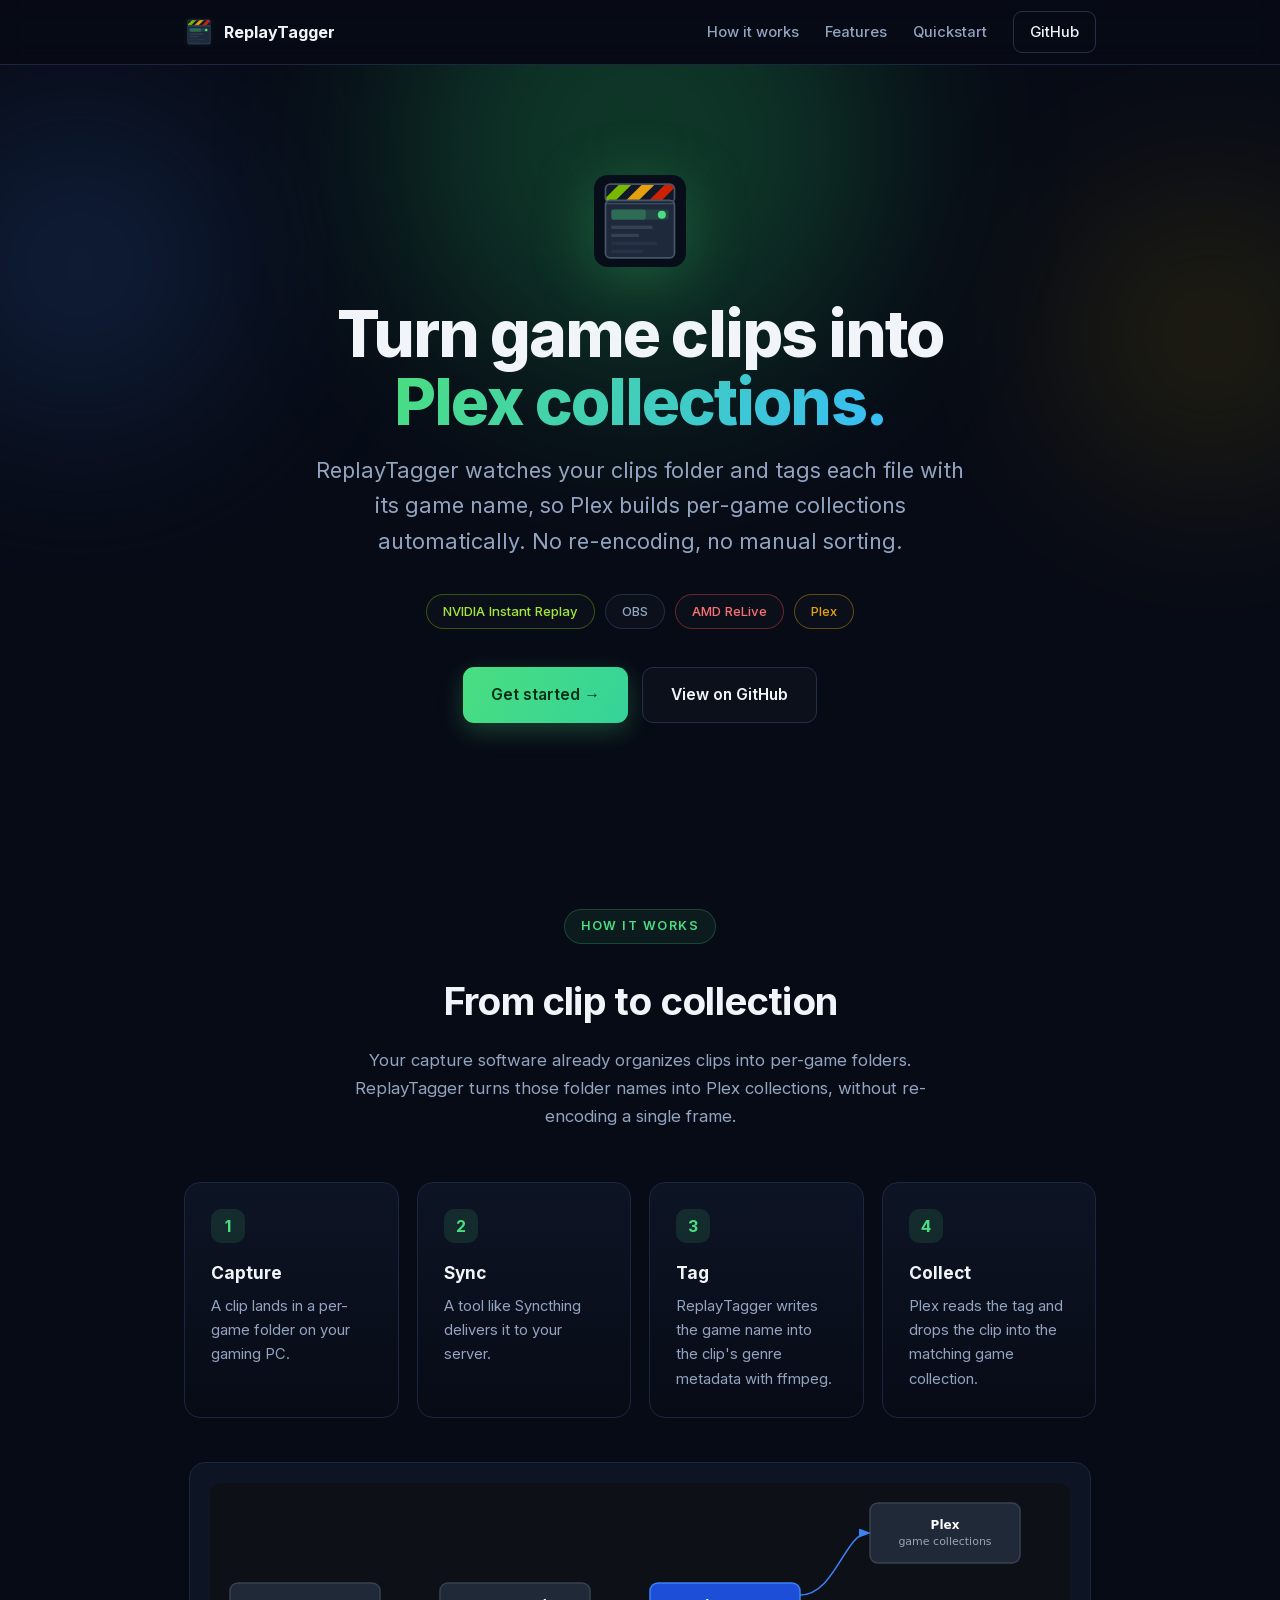
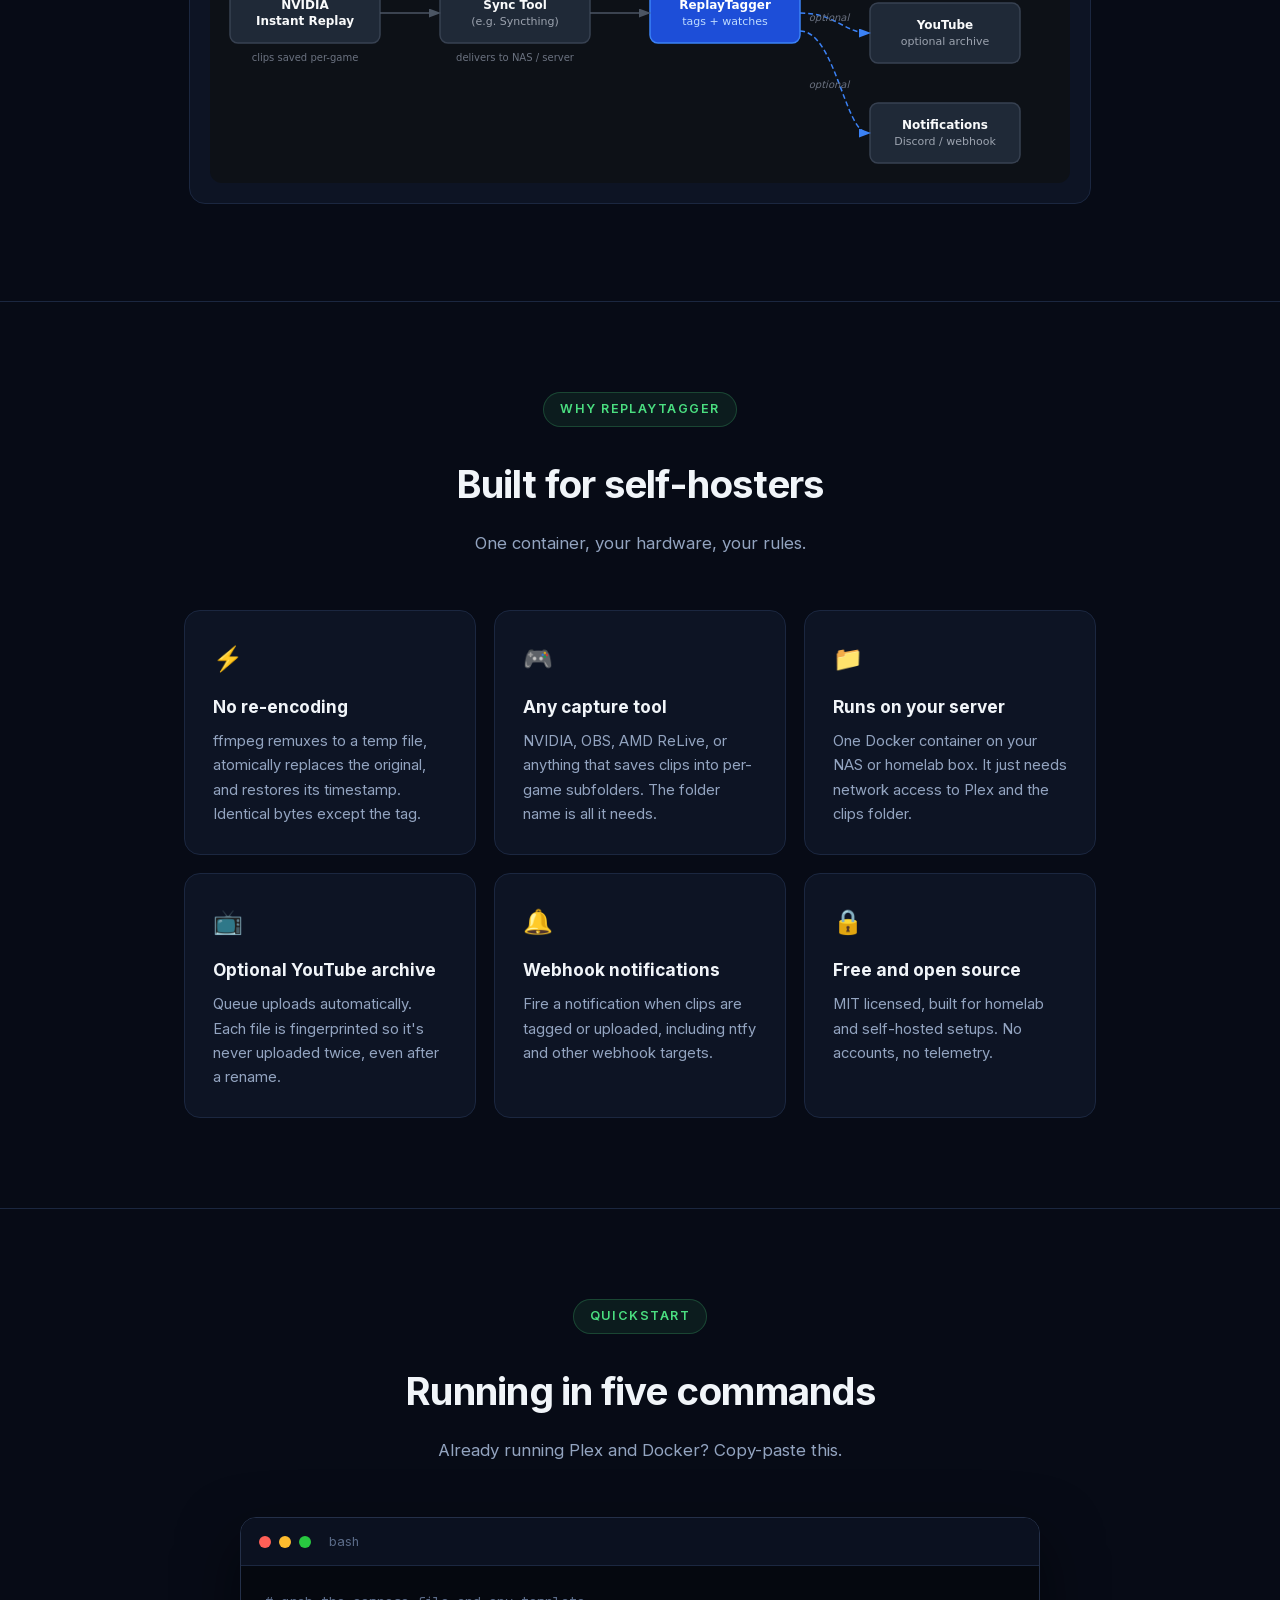
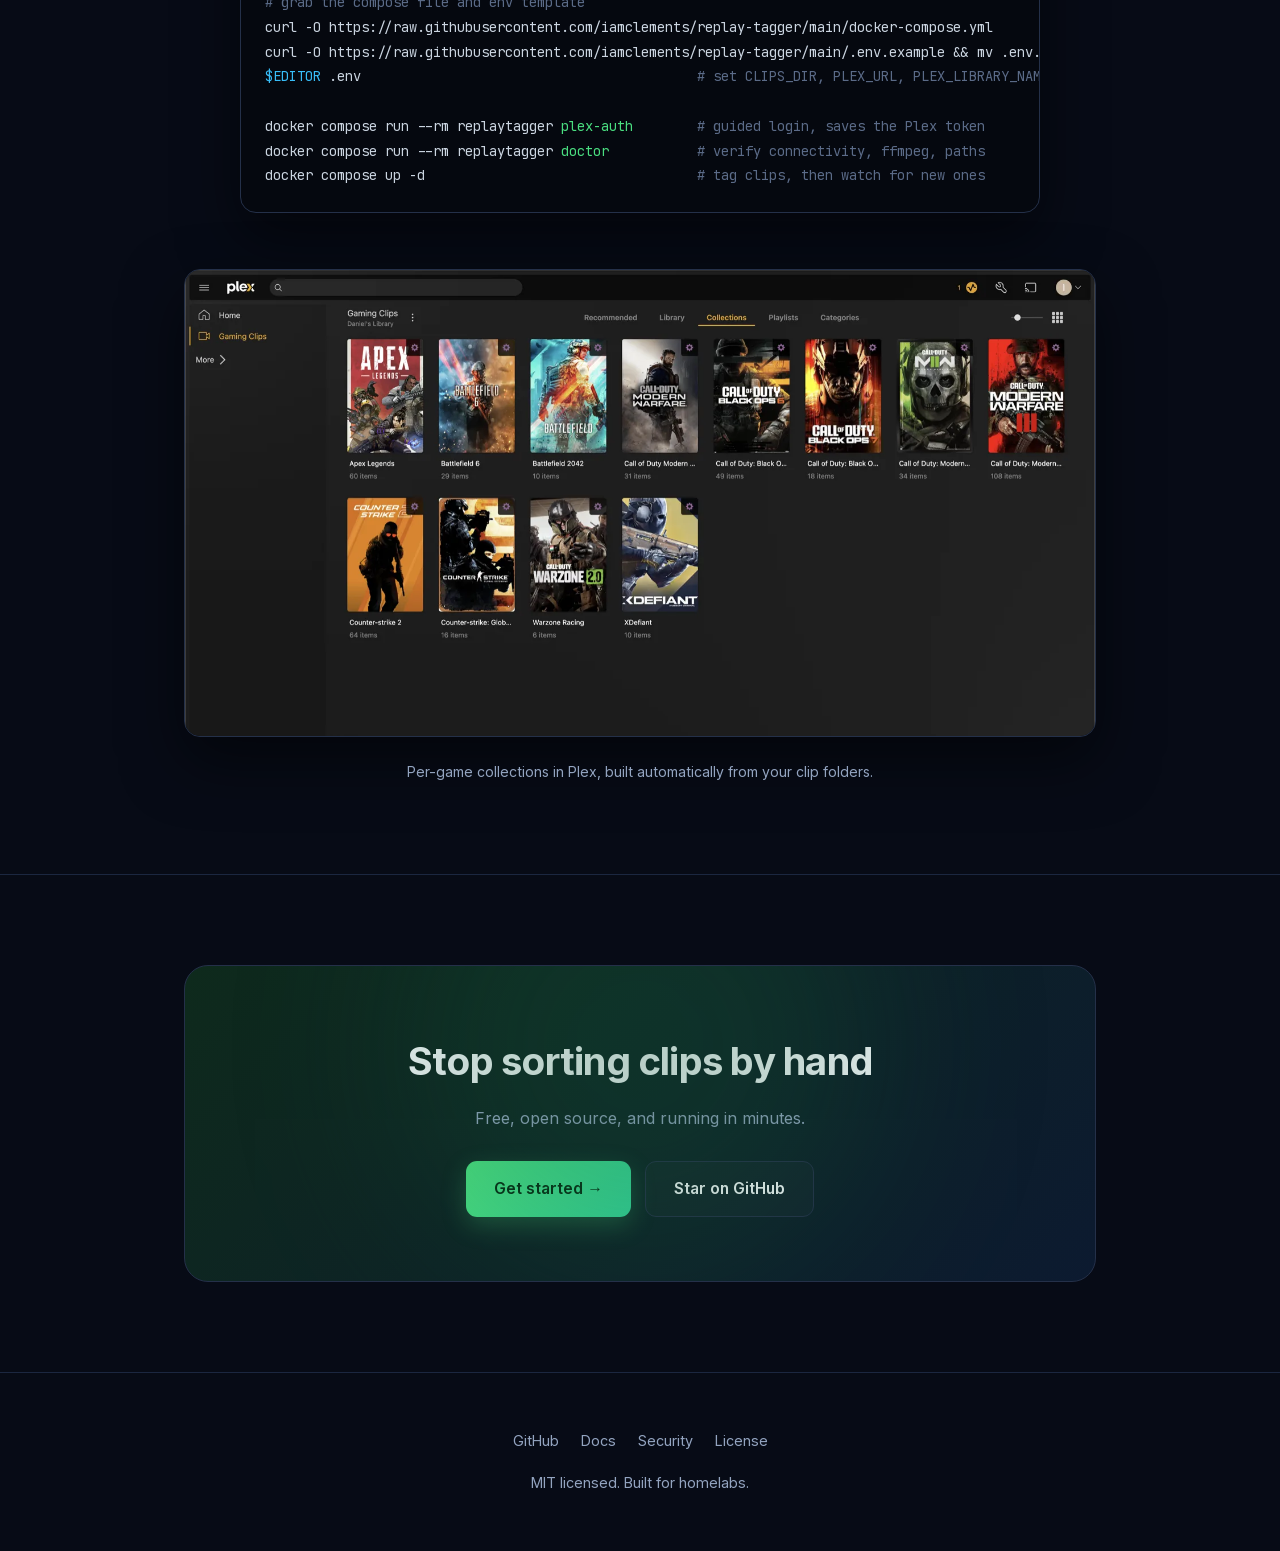
==== docs/index.html @ 895c4990 "feat: add replaytagger.com marketing landing page - Static GitHub Pages site served from docs/ (inde" ====
<!DOCTYPE html>
<html lang="en">
<head>
  <meta charset="utf-8">
  <meta name="viewport" content="width=device-width, initial-scale=1">
  <title>ReplayTagger - auto-tag your game clips for Plex</title>
  <meta name="description" content="ReplayTagger watches your game clips folder and tags each file with its game name so Plex builds per-game collections automatically. Works with NVIDIA, OBS, AMD ReLive, and more.">

  <meta property="og:title" content="ReplayTagger">
  <meta property="og:description" content="Auto-tag your game clips so Plex builds per-game collections automatically.">
  <meta property="og:type" content="website">
  <meta property="og:url" content="https://replaytagger.com">
  <meta property="og:image" content="https://replaytagger.com/images/og-image.png">
  <meta property="og:image:width" content="1200">
  <meta property="og:image:height" content="630">
  <meta name="twitter:card" content="summary_large_image">
  <meta name="twitter:image" content="https://replaytagger.com/images/og-image.png">

  <meta name="theme-color" content="#070b16">
  <link rel="canonical" href="https://replaytagger.com/">
  <link rel="icon" type="image/svg+xml" href="images/logo.svg">
  <link rel="stylesheet" href="fonts.css">

  <script type="application/ld+json">
  {
    "@context": "https://schema.org",
    "@type": "SoftwareApplication",
    "name": "ReplayTagger",
    "applicationCategory": "MultimediaApplication",
    "operatingSystem": "Docker, Linux",
    "description": "Watches your game clips folder and tags each file with its game name so Plex builds per-game collections automatically. Works with NVIDIA Instant Replay, OBS, AMD ReLive, or any capture tool that organizes clips into per-game folders.",
    "url": "https://replaytagger.com",
    "downloadUrl": "https://github.com/iamclements/replay-tagger",
    "license": "https://github.com/iamclements/replay-tagger/blob/main/LICENSE",
    "isAccessibleForFree": true,
    "offers": { "@type": "Offer", "price": "0", "priceCurrency": "USD" }
  }
  </script>
  <style>
    :root {
      --bg: #070b16;
      --bg-alt: #0d1424;
      --panel: #131c30;
      --border: #243049;
      --border-soft: #1b2740;
      --text: #f1f5f9;
      --muted: #93a4c0;
      --accent: #4ade80;
      --accent-2: #34d399;
      --nvidia: #76b900;
      --plex: #e5a00d;
      --amd: #ef4444;
    }
    * { box-sizing: border-box; margin: 0; padding: 0; }
    html { scroll-behavior: smooth; }
    body {
      font-family: "Inter", -apple-system, BlinkMacSystemFont, "Segoe UI", Roboto, sans-serif;
      background: var(--bg);
      color: var(--text);
      line-height: 1.65;
      -webkit-font-smoothing: antialiased;
      overflow-x: hidden;
    }
    a { color: var(--accent); text-decoration: none; }
    a:hover { text-decoration: underline; }
    code, pre { font-family: "JetBrains Mono", ui-monospace, SFMono-Regular, Menlo, monospace; }
    .wrap { max-width: 960px; margin: 0 auto; padding: 0 24px; }
    .eyebrow {
      display: inline-block;
      font-size: 0.78rem; font-weight: 600; letter-spacing: 0.12em; text-transform: uppercase;
      color: var(--accent);
      background: rgba(74, 222, 128, 0.08);
      border: 1px solid rgba(74, 222, 128, 0.22);
      border-radius: 999px;
      padding: 6px 16px;
      margin-bottom: 26px;
    }

    /* Nav */
    nav {
      position: sticky; top: 0; z-index: 50;
      backdrop-filter: blur(12px);
      background: rgba(7, 11, 22, 0.72);
      border-bottom: 1px solid var(--border-soft);
    }
    nav .wrap { display: flex; align-items: center; justify-content: space-between; height: 64px; }
    nav .brand { display: flex; align-items: center; gap: 10px; font-weight: 700; color: var(--text); }
    nav .brand img { width: 30px; height: 30px; }
    nav .links { display: flex; align-items: center; gap: 26px; }
    nav .links a { color: var(--muted); font-size: 0.92rem; font-weight: 500; }
    nav .links a:hover { color: var(--text); text-decoration: none; }
    nav .links .ghbtn {
      color: var(--text); border: 1px solid var(--border);
      padding: 8px 16px; border-radius: 9px;
    }
    nav .links .ghbtn:hover { border-color: var(--accent); }
    @media (max-width: 600px) { nav .links a:not(.ghbtn) { display: none; } }

    /* Hero */
    header {
      position: relative;
      text-align: center;
      padding: 110px 0 96px;
      overflow: hidden;
    }
    .glow {
      position: absolute; border-radius: 50%; filter: blur(90px); opacity: 0.5;
      z-index: 0; pointer-events: none;
    }
    .glow.a { width: 480px; height: 480px; background: #16623a; top: -160px; left: 50%; transform: translateX(-50%); }
    .glow.b { width: 320px; height: 320px; background: #1d3b6e; top: 40px; left: -80px; opacity: 0.4; }
    .glow.c { width: 300px; height: 300px; background: #5c4a07; top: 120px; right: -80px; opacity: 0.3; }
    header .wrap { position: relative; z-index: 1; }
    header img.logo {
      width: 92px; height: 92px;
      filter: drop-shadow(0 10px 30px rgba(74,222,128,0.25));
    }
    header h1 {
      font-size: clamp(2.4rem, 6.5vw, 4rem);
      font-weight: 800;
      letter-spacing: -0.03em;
      line-height: 1.05;
      margin: 26px 0 18px;
    }
    header h1 .grad {
      background: linear-gradient(120deg, var(--accent) 0%, #38bdf8 100%);
      -webkit-background-clip: text; background-clip: text;
      -webkit-text-fill-color: transparent;
    }
    header .tagline {
      font-size: clamp(1.08rem, 2.4vw, 1.35rem);
      color: var(--muted);
      max-width: 660px;
      margin: 0 auto 34px;
    }
    .badges { display: flex; gap: 10px; justify-content: center; flex-wrap: wrap; margin-bottom: 38px; }
    .badge {
      font-size: 0.82rem; font-weight: 500;
      color: var(--muted);
      border: 1px solid var(--border);
      background: rgba(255,255,255,0.02);
      border-radius: 999px;
      padding: 6px 16px;
    }
    .badge.nv { border-color: rgba(118,185,0,0.4); color: #a3e635; }
    .badge.px { border-color: rgba(229,160,13,0.4); color: var(--plex); }
    .badge.amd { border-color: rgba(239,68,68,0.4); color: #f87171; }
    .cta { display: flex; gap: 14px; justify-content: center; flex-wrap: wrap; }
    .btn {
      display: inline-flex; align-items: center; gap: 8px;
      font-weight: 600; font-size: 0.98rem;
      border-radius: 11px;
      padding: 14px 28px;
      transition: transform .12s ease, box-shadow .2s ease, background .2s ease, border-color .2s ease;
    }
    .btn:hover { text-decoration: none; transform: translateY(-2px); }
    .btn-primary {
      background: linear-gradient(120deg, var(--accent), var(--accent-2));
      color: #052e16;
      box-shadow: 0 8px 24px rgba(74,222,128,0.25);
    }
    .btn-primary:hover { box-shadow: 0 12px 32px rgba(74,222,128,0.38); }
    .btn-ghost { border: 1px solid var(--border); color: var(--text); background: rgba(255,255,255,0.02); }
    .btn-ghost:hover { border-color: var(--accent); }

    /* Sections */
    section { padding: 90px 0; position: relative; }
    section + section { border-top: 1px solid var(--border-soft); }
    .sec-head { text-align: center; margin-bottom: 52px; }
    section h2 {
      font-size: clamp(1.7rem, 4vw, 2.4rem);
      font-weight: 700;
      letter-spacing: -0.02em;
      margin-bottom: 14px;
    }
    section .lead { color: var(--muted); max-width: 620px; margin: 0 auto; font-size: 1.05rem; }

    /* Steps */
    .steps { display: grid; grid-template-columns: repeat(auto-fit, minmax(190px, 1fr)); gap: 18px; }
    .step {
      position: relative;
      background: linear-gradient(180deg, var(--bg-alt), var(--bg));
      border: 1px solid var(--border-soft);
      border-radius: 16px;
      padding: 26px;
      transition: transform .18s ease, border-color .18s ease;
    }
    .step:hover { transform: translateY(-4px); border-color: var(--border); }
    .step .num {
      display: inline-flex; align-items: center; justify-content: center;
      width: 34px; height: 34px; border-radius: 10px;
      background: rgba(74,222,128,0.12); color: var(--accent); font-weight: 700;
      margin-bottom: 16px;
    }
    .step h3 { font-size: 1.08rem; margin-bottom: 6px; }
    .step p { color: var(--muted); font-size: 0.92rem; }

    .diagram { text-align: center; margin-top: 44px; }
    .diagram img {
      max-width: 100%; height: auto; border-radius: 16px;
      border: 1px solid var(--border-soft);
      background: var(--bg-alt);
      padding: 20px;
    }

    /* Features */
    .features { display: grid; grid-template-columns: repeat(auto-fit, minmax(250px, 1fr)); gap: 18px; }
    .feature {
      position: relative;
      background: var(--bg-alt);
      border: 1px solid var(--border-soft);
      border-radius: 16px;
      padding: 28px;
      overflow: hidden;
      transition: transform .18s ease, border-color .18s ease;
    }
    .feature::before {
      content: ""; position: absolute; inset: 0 0 auto 0; height: 2px;
      background: linear-gradient(90deg, var(--accent), transparent);
      opacity: 0; transition: opacity .18s ease;
    }
    .feature:hover { transform: translateY(-4px); border-color: var(--border); }
    .feature:hover::before { opacity: 1; }
    .feature .ico { font-size: 1.5rem; margin-bottom: 14px; display: block; }
    .feature h3 { font-size: 1.08rem; margin-bottom: 8px; }
    .feature p { color: var(--muted); font-size: 0.92rem; }

    /* Quickstart */
    .terminal {
      background: #05080f;
      border: 1px solid var(--border);
      border-radius: 16px;
      overflow: hidden;
      box-shadow: 0 24px 60px rgba(0,0,0,0.5);
      max-width: 800px; margin: 0 auto;
    }
    .terminal .bar {
      display: flex; align-items: center; gap: 8px;
      padding: 13px 18px;
      background: #0b1120;
      border-bottom: 1px solid var(--border-soft);
    }
    .terminal .bar .dot { width: 12px; height: 12px; border-radius: 50%; }
    .terminal .bar .dot.r { background: #ff5f57; }
    .terminal .bar .dot.y { background: #febc2e; }
    .terminal .bar .dot.g { background: #28c840; }
    .terminal .bar .title { margin-left: 10px; color: #5b6b88; font-size: 0.8rem; }
    pre.code {
      padding: 24px;
      overflow-x: auto;
      font-size: 0.86rem;
      line-height: 1.8;
      color: #cbd5e1;
    }
    pre.code .c { color: #5b6b88; }
    pre.code .g { color: var(--accent); }
    pre.code .v { color: #38bdf8; }

    .shot { text-align: center; margin-top: 56px; }
    .shot img {
      max-width: 100%; height: auto; border-radius: 16px;
      border: 1px solid var(--border);
      box-shadow: 0 24px 60px rgba(0,0,0,0.5);
    }
    .shot figcaption { color: var(--muted); font-size: 0.88rem; margin-top: 16px; }

    /* CTA band */
    .cta-band { text-align: center; }
    .cta-band .box {
      position: relative;
      background: linear-gradient(135deg, #0e2a1c, #0c1a30);
      border: 1px solid var(--border);
      border-radius: 24px;
      padding: 64px 32px;
      overflow: hidden;
    }
    .cta-band h2 { margin-bottom: 12px; }
    .cta-band p { color: var(--muted); margin-bottom: 30px; }

    /* Footer */
    footer { padding: 56px 0; text-align: center; color: var(--muted); font-size: 0.9rem; border-top: 1px solid var(--border-soft); }
    footer .flinks { display: flex; gap: 22px; justify-content: center; margin-bottom: 18px; flex-wrap: wrap; }
    footer .flinks a { color: var(--muted); }
    footer .flinks a:hover { color: var(--text); text-decoration: none; }

    @media (prefers-reduced-motion: reduce) {
      html { scroll-behavior: auto; }
      * { transition: none !important; animation: none !important; }
      .btn:hover, .step:hover, .feature:hover { transform: none; }
    }
  </style>
</head>
<body>
  <nav>
    <div class="wrap">
      <a class="brand" href="#top">
        <img src="images/logo.svg" alt="">ReplayTagger
      </a>
      <div class="links">
        <a href="#how">How it works</a>
        <a href="#features">Features</a>
        <a href="#quickstart">Quickstart</a>
        <a class="ghbtn" href="https://github.com/iamclements/replay-tagger">GitHub</a>
      </div>
    </div>
  </nav>

  <header id="top">
    <div class="glow a"></div>
    <div class="glow b"></div>
    <div class="glow c"></div>
    <div class="wrap">
      <img class="logo" src="images/logo.svg" alt="ReplayTagger logo">
      <h1>Turn game clips into<br><span class="grad">Plex collections.</span></h1>
      <p class="tagline">ReplayTagger watches your clips folder and tags each file with its game name, so Plex builds per-game collections automatically. No re-encoding, no manual sorting.</p>
      <div class="badges">
        <span class="badge nv">NVIDIA Instant Replay</span>
        <span class="badge">OBS</span>
        <span class="badge amd">AMD ReLive</span>
        <span class="badge px">Plex</span>
      </div>
      <div class="cta">
        <a class="btn btn-primary" href="#quickstart">Get started &rarr;</a>
        <a class="btn btn-ghost" href="https://github.com/iamclements/replay-tagger">View on GitHub</a>
      </div>
    </div>
  </header>

  <section id="how">
    <div class="wrap">
      <div class="sec-head">
        <span class="eyebrow">How it works</span>
        <h2>From clip to collection</h2>
        <p class="lead">Your capture software already organizes clips into per-game folders. ReplayTagger turns those folder names into Plex collections, without re-encoding a single frame.</p>
      </div>
      <div class="steps">
        <div class="step">
          <span class="num">1</span>
          <h3>Capture</h3>
          <p>A clip lands in a per-game folder on your gaming PC.</p>
        </div>
        <div class="step">
          <span class="num">2</span>
          <h3>Sync</h3>
          <p>A tool like Syncthing delivers it to your server.</p>
        </div>
        <div class="step">
          <span class="num">3</span>
          <h3>Tag</h3>
          <p>ReplayTagger writes the game name into the clip's genre metadata with ffmpeg.</p>
        </div>
        <div class="step">
          <span class="num">4</span>
          <h3>Collect</h3>
          <p>Plex reads the tag and drops the clip into the matching game collection.</p>
        </div>
      </div>
      <div class="diagram">
        <img src="images/flow-diagram.svg" alt="ReplayTagger flow diagram">
      </div>
    </div>
  </section>

  <section id="features">
    <div class="wrap">
      <div class="sec-head">
        <span class="eyebrow">Why ReplayTagger</span>
        <h2>Built for self-hosters</h2>
        <p class="lead">One container, your hardware, your rules.</p>
      </div>
      <div class="features">
        <div class="feature">
          <span class="ico">&#9889;</span>
          <h3>No re-encoding</h3>
          <p>ffmpeg remuxes to a temp file, atomically replaces the original, and restores its timestamp. Identical bytes except the tag.</p>
        </div>
        <div class="feature">
          <span class="ico">&#127918;</span>
          <h3>Any capture tool</h3>
          <p>NVIDIA, OBS, AMD ReLive, or anything that saves clips into per-game subfolders. The folder name is all it needs.</p>
        </div>
        <div class="feature">
          <span class="ico">&#128193;</span>
          <h3>Runs on your server</h3>
          <p>One Docker container on your NAS or homelab box. It just needs network access to Plex and the clips folder.</p>
        </div>
        <div class="feature">
          <span class="ico">&#128250;</span>
          <h3>Optional YouTube archive</h3>
          <p>Queue uploads automatically. Each file is fingerprinted so it's never uploaded twice, even after a rename.</p>
        </div>
        <div class="feature">
          <span class="ico">&#128276;</span>
          <h3>Webhook notifications</h3>
          <p>Fire a notification when clips are tagged or uploaded, including ntfy and other webhook targets.</p>
        </div>
        <div class="feature">
          <span class="ico">&#128274;</span>
          <h3>Free and open source</h3>
          <p>MIT licensed, built for homelab and self-hosted setups. No accounts, no telemetry.</p>
        </div>
      </div>
    </div>
  </section>

  <section id="quickstart">
    <div class="wrap">
      <div class="sec-head">
        <span class="eyebrow">Quickstart</span>
        <h2>Running in five commands</h2>
        <p class="lead">Already running Plex and Docker? Copy-paste this.</p>
      </div>
      <div class="terminal">
        <div class="bar">
          <span class="dot r"></span><span class="dot y"></span><span class="dot g"></span>
          <span class="title">bash</span>
        </div>
<pre class="code"><span class="c"># grab the compose file and env template</span>
curl -O https://raw.githubusercontent.com/iamclements/replay-tagger/main/docker-compose.yml
curl -O https://raw.githubusercontent.com/iamclements/replay-tagger/main/.env.example &amp;&amp; mv .env.example .env
<span class="v">$EDITOR</span> .env                                          <span class="c"># set CLIPS_DIR, PLEX_URL, PLEX_LIBRARY_NAME</span>

docker compose run --rm replaytagger <span class="g">plex-auth</span>        <span class="c"># guided login, saves the Plex token</span>
docker compose run --rm replaytagger <span class="g">doctor</span>           <span class="c"># verify connectivity, ffmpeg, paths</span>
docker compose up -d                                  <span class="c"># tag clips, then watch for new ones</span></pre>
      </div>
      <figure class="shot">
        <picture>
          <source srcset="images/plex-collections.webp" type="image/webp">
          <img src="images/plex-collections.png" alt="Plex showing per-game collections built by ReplayTagger" loading="lazy" width="1600" height="819">
        </picture>
        <figcaption>Per-game collections in Plex, built automatically from your clip folders.</figcaption>
      </figure>
    </div>
  </section>

  <section class="cta-band">
    <div class="wrap">
      <div class="box">
        <div class="glow a" style="opacity:.25;"></div>
        <h2>Stop sorting clips by hand</h2>
        <p>Free, open source, and running in minutes.</p>
        <div class="cta">
          <a class="btn btn-primary" href="https://github.com/iamclements/replay-tagger#quickstart">Get started &rarr;</a>
          <a class="btn btn-ghost" href="https://github.com/iamclements/replay-tagger">Star on GitHub</a>
        </div>
      </div>
    </div>
  </section>

  <footer>
    <div class="wrap">
      <div class="flinks">
        <a href="https://github.com/iamclements/replay-tagger">GitHub</a>
        <a href="https://github.com/iamclements/replay-tagger#setup">Docs</a>
        <a href="https://github.com/iamclements/replay-tagger/security/policy">Security</a>
        <a href="https://github.com/iamclements/replay-tagger/blob/main/LICENSE">License</a>
      </div>
      <p>MIT licensed. Built for homelabs.</p>
    </div>
  </footer>
</body>
</html>
---- docs/fonts.css ----
/* Self-hosted variable fonts, latin subset. No external requests. */
@font-face {
  font-family: 'Inter';
  font-style: normal;
  font-weight: 100 900;
  font-display: swap;
  src: url(fonts/inter.woff2) format('woff2');
  unicode-range: U+0000-00FF, U+0131, U+0152-0153, U+02BB-02BC, U+02C6, U+02DA, U+02DC, U+0304, U+0308, U+0329, U+2000-206F, U+20AC, U+2122, U+2191, U+2193, U+2212, U+2215, U+FEFF, U+FFFD;
}
@font-face {
  font-family: 'JetBrains Mono';
  font-style: normal;
  font-weight: 100 800;
  font-display: swap;
  src: url(fonts/jetbrains-mono.woff2) format('woff2');
  unicode-range: U+0000-00FF, U+0131, U+0152-0153, U+02BB-02BC, U+02C6, U+02DA, U+02DC, U+0304, U+0308, U+0329, U+2000-206F, U+20AC, U+2122, U+2191, U+2193, U+2212, U+2215, U+FEFF, U+FFFD;
}
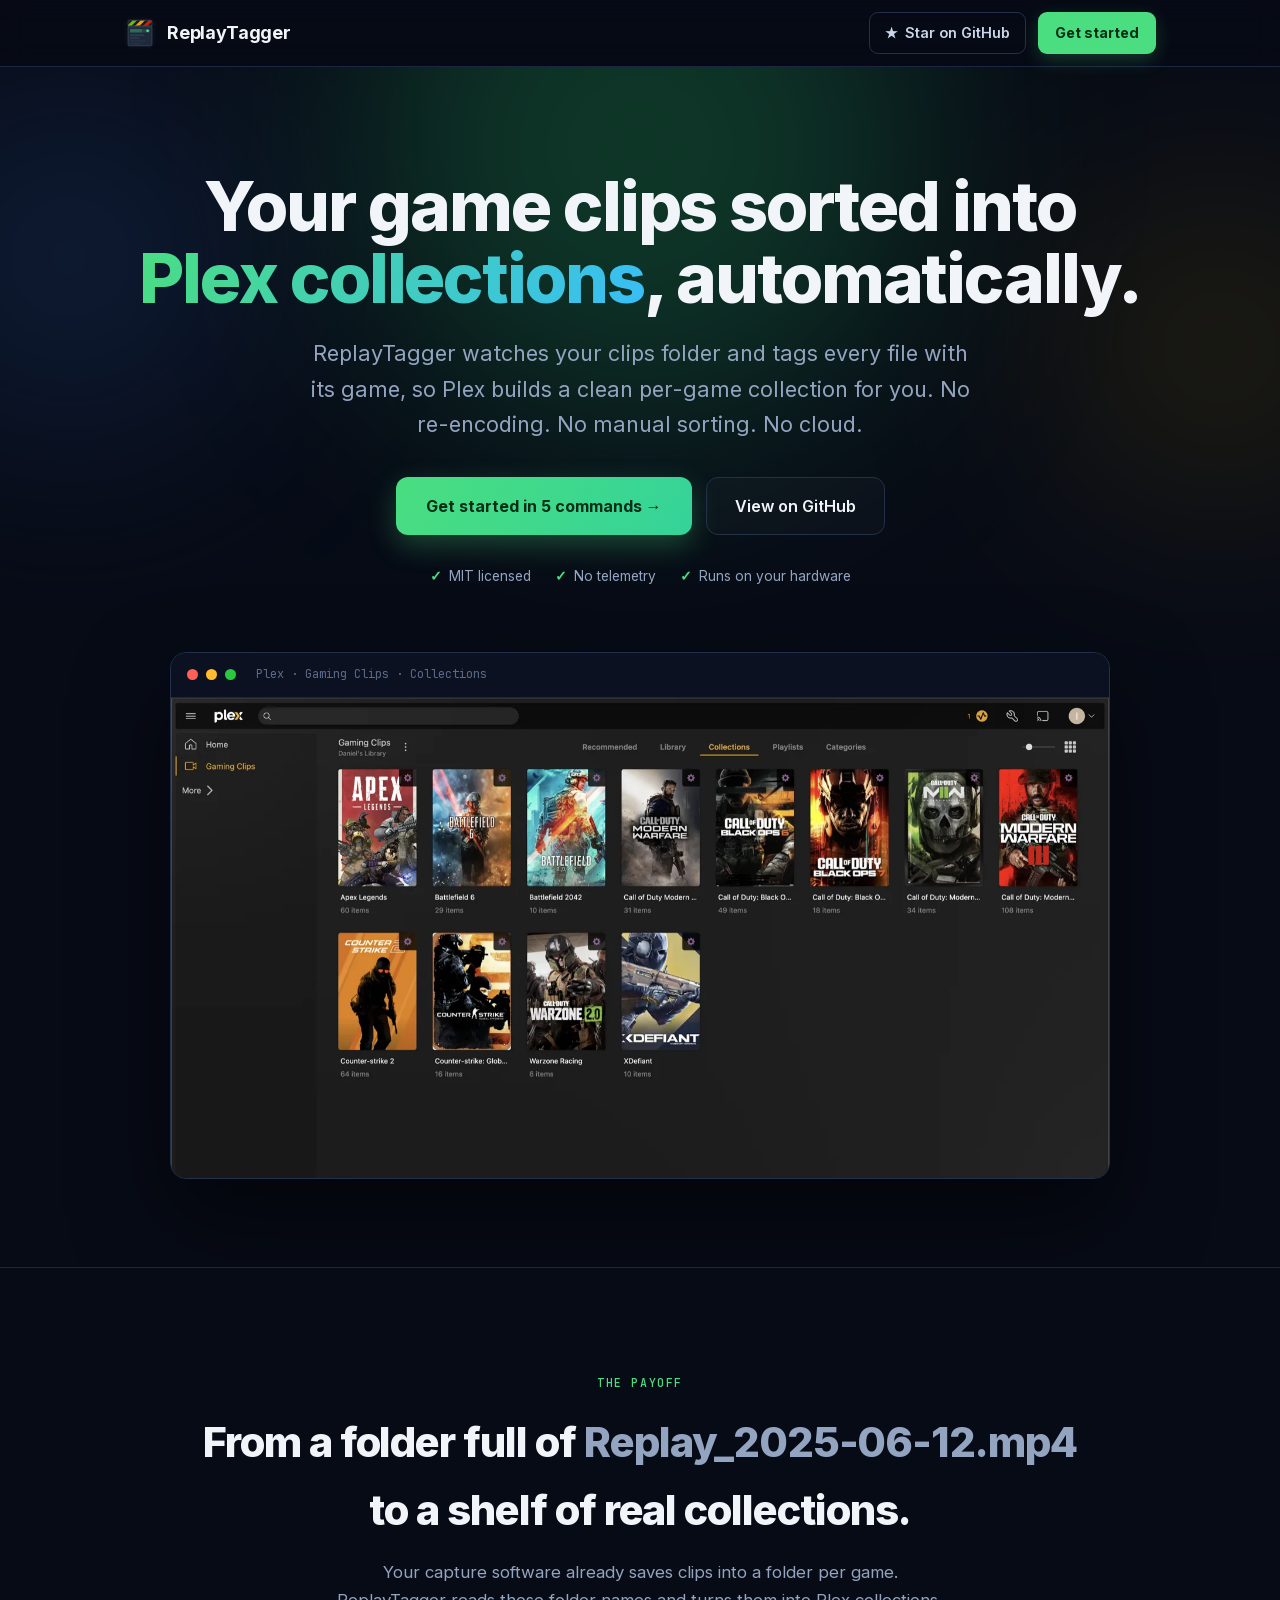
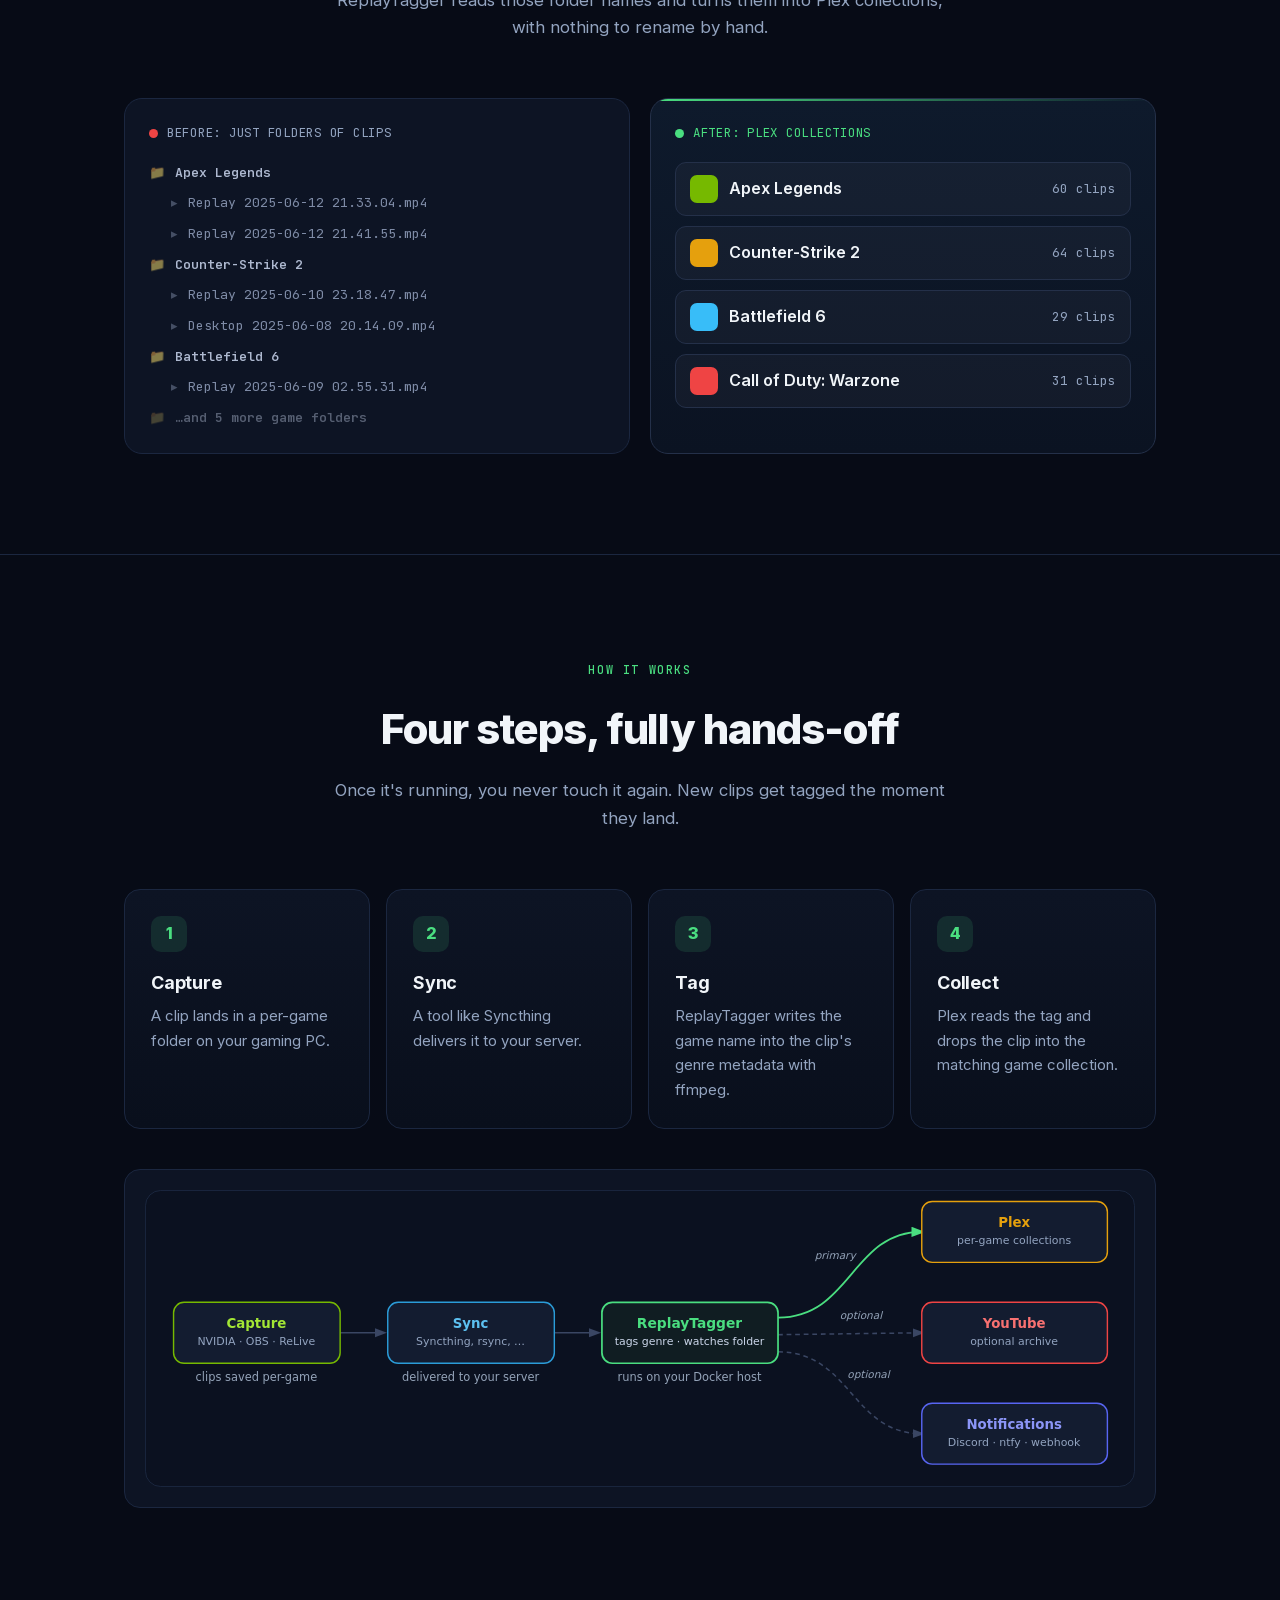
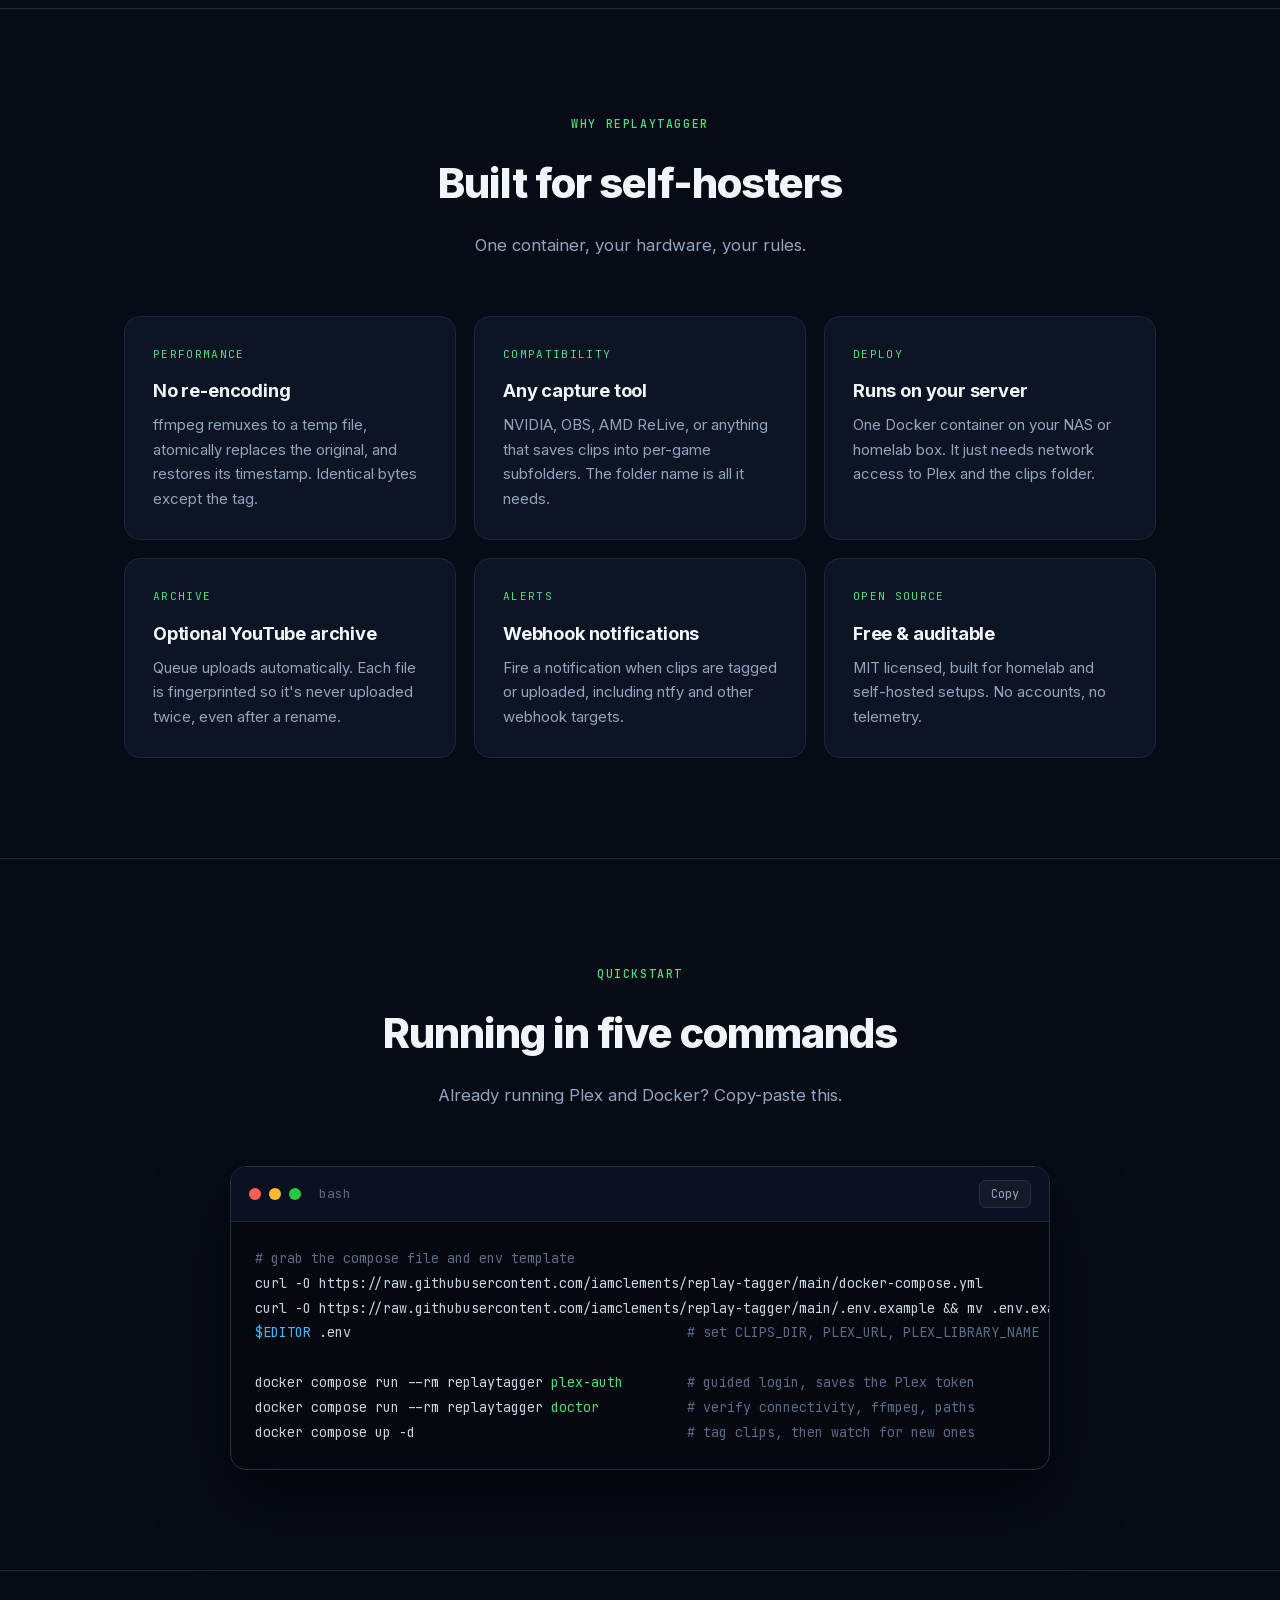
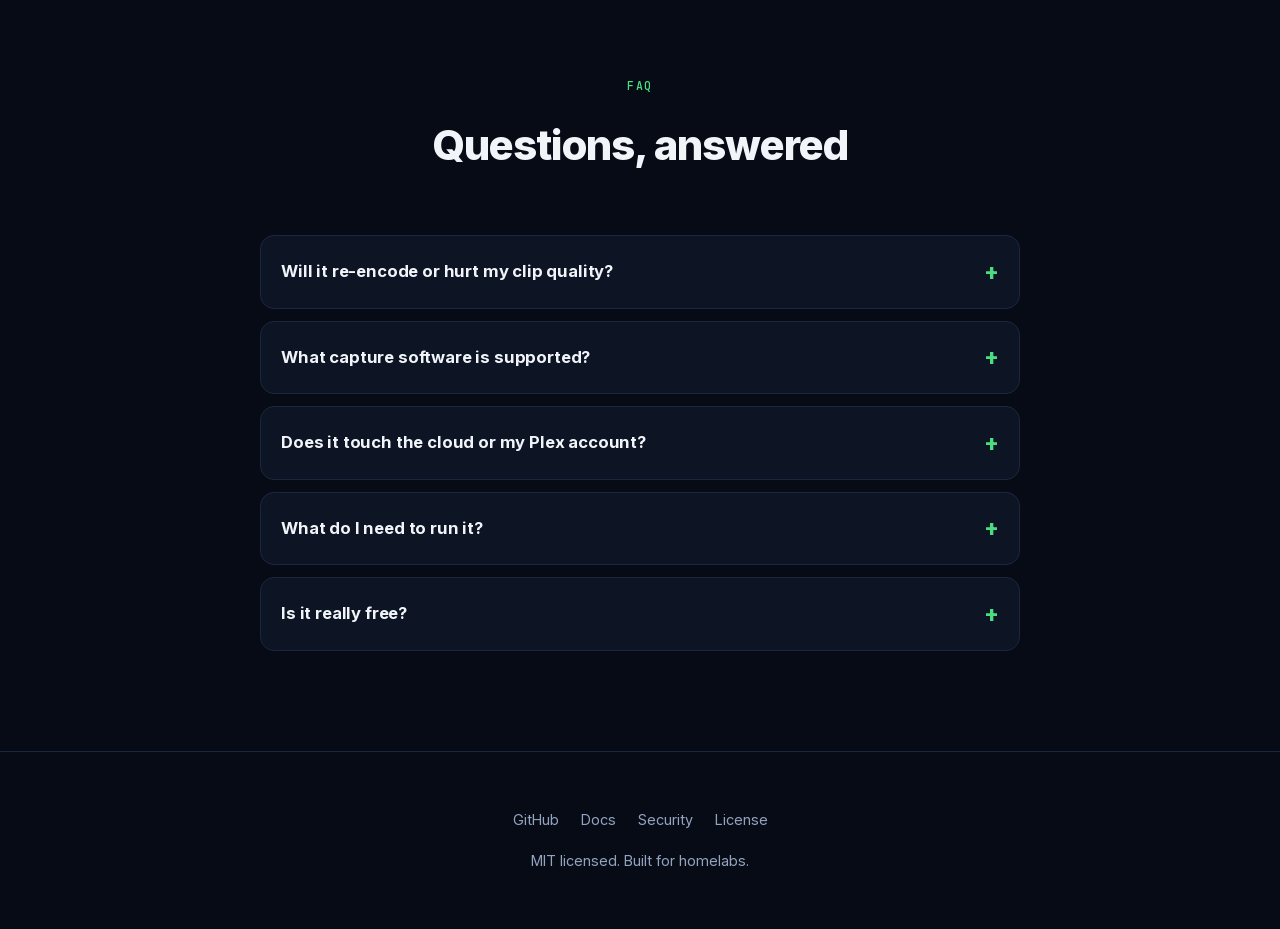
==== commit 468ee7a0: "docs: redesign landing page for clarity and conversion - new outcome-led hero with the Plex screensh" ====
--- a/docs/index.html
+++ b/docs/index.html
@@ -45,11 +45,10 @@
       --border-soft: #1b2740;
       --text: #f1f5f9;
       --muted: #93a4c0;
+      --dim: #5b6b88;
       --accent: #4ade80;
       --accent-2: #34d399;
-      --nvidia: #76b900;
       --plex: #e5a00d;
-      --amd: #ef4444;
     }
     * { box-sizing: border-box; margin: 0; padding: 0; }
     html { scroll-behavior: smooth; }
@@ -59,223 +58,152 @@
       color: var(--text);
       line-height: 1.65;
       -webkit-font-smoothing: antialiased;
+      text-rendering: optimizeLegibility;
       overflow-x: hidden;
     }
     a { color: var(--accent); text-decoration: none; }
     a:hover { text-decoration: underline; }
-    code, pre { font-family: "JetBrains Mono", ui-monospace, SFMono-Regular, Menlo, monospace; }
-    .wrap { max-width: 960px; margin: 0 auto; padding: 0 24px; }
-    .eyebrow {
+    code, pre, .mono { font-family: "JetBrains Mono", ui-monospace, SFMono-Regular, Menlo, monospace; }
+    ::selection { background: rgba(74,222,128,0.28); color: #fff; }
+    h1, h2, h3 { font-weight: 800; letter-spacing: -0.03em; }
+    .wrap { max-width: 1080px; margin: 0 auto; padding: 0 24px; }
+    .kicker {
       display: inline-block;
-      font-size: 0.78rem; font-weight: 600; letter-spacing: 0.12em; text-transform: uppercase;
-      color: var(--accent);
-      background: rgba(74, 222, 128, 0.08);
-      border: 1px solid rgba(74, 222, 128, 0.22);
-      border-radius: 999px;
-      padding: 6px 16px;
-      margin-bottom: 26px;
+      font-family: "JetBrains Mono", monospace;
+      font-size: 0.72rem; font-weight: 500; letter-spacing: 0.14em; text-transform: uppercase;
+      color: var(--accent); margin-bottom: 16px;
     }
 
     /* Nav */
     nav {
       position: sticky; top: 0; z-index: 50;
-      backdrop-filter: blur(12px);
+      backdrop-filter: blur(14px);
       background: rgba(7, 11, 22, 0.72);
       border-bottom: 1px solid var(--border-soft);
     }
-    nav .wrap { display: flex; align-items: center; justify-content: space-between; height: 64px; }
-    nav .brand { display: flex; align-items: center; gap: 10px; font-weight: 700; color: var(--text); }
-    nav .brand img { width: 30px; height: 30px; }
-    nav .links { display: flex; align-items: center; gap: 26px; }
-    nav .links a { color: var(--muted); font-size: 0.92rem; font-weight: 500; }
-    nav .links a:hover { color: var(--text); text-decoration: none; }
-    nav .links .ghbtn {
-      color: var(--text); border: 1px solid var(--border);
-      padding: 8px 16px; border-radius: 9px;
-    }
-    nav .links .ghbtn:hover { border-color: var(--accent); }
-    @media (max-width: 600px) { nav .links a:not(.ghbtn) { display: none; } }
+    nav .wrap { display: flex; align-items: center; justify-content: space-between; gap: 16px; height: 66px; }
+    nav .brand { display: flex; align-items: center; gap: 11px; font-weight: 700; font-size: 1.12rem; letter-spacing: -0.01em; color: var(--text); }
+    nav .brand img { width: 32px; height: 32px; border-radius: 8px; }
+    nav .actions { display: flex; align-items: center; gap: 12px; flex-wrap: wrap; }
+    .nav-ghost {
+      display: inline-flex; align-items: center; gap: 7px;
+      color: #cbd6ea; font-size: 0.9rem; font-weight: 600;
+      border: 1px solid var(--border); padding: 8px 15px; border-radius: 9px;
+      transition: border-color .2s ease, color .2s ease;
+    }
+    .nav-ghost:hover { border-color: var(--accent); color: #fff; text-decoration: none; }
+    .nav-cta {
+      display: inline-flex; align-items: center; gap: 7px;
+      font-size: 0.9rem; font-weight: 700; color: #052e16;
+      background: var(--accent); padding: 9px 17px; border-radius: 9px;
+      box-shadow: 0 6px 18px rgba(74,222,128,0.22);
+      transition: transform .14s ease, box-shadow .2s ease;
+    }
+    .nav-cta:hover { transform: translateY(-1px); box-shadow: 0 10px 26px rgba(74,222,128,0.34); text-decoration: none; }
 
     /* Hero */
-    header {
-      position: relative;
-      text-align: center;
-      padding: 110px 0 96px;
-      overflow: hidden;
-    }
-    .glow {
-      position: absolute; border-radius: 50%; filter: blur(90px); opacity: 0.5;
-      z-index: 0; pointer-events: none;
-    }
-    .glow.a { width: 480px; height: 480px; background: #16623a; top: -160px; left: 50%; transform: translateX(-50%); }
-    .glow.b { width: 320px; height: 320px; background: #1d3b6e; top: 40px; left: -80px; opacity: 0.4; }
-    .glow.c { width: 300px; height: 300px; background: #5c4a07; top: 120px; right: -80px; opacity: 0.3; }
+    header { position: relative; overflow: hidden; padding: clamp(64px, 9vw, 104px) 0 clamp(56px, 7vw, 88px); text-align: center; }
+    .glow { position: absolute; border-radius: 50%; filter: blur(110px); z-index: 0; pointer-events: none; }
+    .glow.a { width: 560px; height: 560px; background: #16623a; top: -200px; left: 50%; transform: translateX(-50%); opacity: .5; animation: pulse 7s ease-in-out infinite; }
+    .glow.b { width: 340px; height: 340px; background: #1d3b6e; top: 20px; left: -100px; opacity: .4; }
+    .glow.c { width: 320px; height: 320px; background: #5c4a07; top: 120px; right: -100px; opacity: .3; }
+    @keyframes pulse { 0%,100% { opacity: .45; } 50% { opacity: .72; } }
     header .wrap { position: relative; z-index: 1; }
-    header img.logo {
-      width: 92px; height: 92px;
-      filter: drop-shadow(0 10px 30px rgba(74,222,128,0.25));
-    }
     header h1 {
-      font-size: clamp(2.4rem, 6.5vw, 4rem);
-      font-weight: 800;
-      letter-spacing: -0.03em;
-      line-height: 1.05;
-      margin: 26px 0 18px;
+      font-size: clamp(2.5rem, 6.4vw, 4.3rem); line-height: 1.04;
+      margin-bottom: 22px; text-wrap: balance;
     }
     header h1 .grad {
       background: linear-gradient(120deg, var(--accent) 0%, #38bdf8 100%);
-      -webkit-background-clip: text; background-clip: text;
-      -webkit-text-fill-color: transparent;
-    }
-    header .tagline {
-      font-size: clamp(1.08rem, 2.4vw, 1.35rem);
-      color: var(--muted);
-      max-width: 660px;
-      margin: 0 auto 34px;
-    }
-    .badges { display: flex; gap: 10px; justify-content: center; flex-wrap: wrap; margin-bottom: 38px; }
-    .badge {
-      font-size: 0.82rem; font-weight: 500;
-      color: var(--muted);
-      border: 1px solid var(--border);
-      background: rgba(255,255,255,0.02);
-      border-radius: 999px;
-      padding: 6px 16px;
-    }
-    .badge.nv { border-color: rgba(118,185,0,0.4); color: #a3e635; }
-    .badge.px { border-color: rgba(229,160,13,0.4); color: var(--plex); }
-    .badge.amd { border-color: rgba(239,68,68,0.4); color: #f87171; }
+      -webkit-background-clip: text; background-clip: text; -webkit-text-fill-color: transparent;
+    }
+    .tagline { font-size: clamp(1.08rem, 2.2vw, 1.35rem); color: var(--muted); max-width: 660px; margin: 0 auto 34px; text-wrap: pretty; }
     .cta { display: flex; gap: 14px; justify-content: center; flex-wrap: wrap; }
-    .btn {
-      display: inline-flex; align-items: center; gap: 8px;
-      font-weight: 600; font-size: 0.98rem;
-      border-radius: 11px;
-      padding: 14px 28px;
-      transition: transform .12s ease, box-shadow .2s ease, background .2s ease, border-color .2s ease;
-    }
+    .btn { display: inline-flex; align-items: center; gap: 9px; font-weight: 600; font-size: 1rem; border-radius: 12px; padding: 15px 28px; transition: transform .14s ease, box-shadow .2s ease, border-color .2s ease; }
     .btn:hover { text-decoration: none; transform: translateY(-2px); }
-    .btn-primary {
-      background: linear-gradient(120deg, var(--accent), var(--accent-2));
-      color: #052e16;
-      box-shadow: 0 8px 24px rgba(74,222,128,0.25);
-    }
-    .btn-primary:hover { box-shadow: 0 12px 32px rgba(74,222,128,0.38); }
-    .btn-ghost { border: 1px solid var(--border); color: var(--text); background: rgba(255,255,255,0.02); }
+    .btn-primary { font-weight: 700; padding: 15px 30px; color: #052e16; background: linear-gradient(120deg, var(--accent), var(--accent-2)); box-shadow: 0 10px 28px rgba(74,222,128,0.28); }
+    .btn-primary:hover { box-shadow: 0 14px 36px rgba(74,222,128,0.4); }
+    .btn-ghost { color: var(--text); border: 1px solid var(--border); background: rgba(255,255,255,0.02); }
     .btn-ghost:hover { border-color: var(--accent); }
+    .trust { display: flex; gap: 10px 24px; justify-content: center; flex-wrap: wrap; color: var(--muted); font-size: 0.86rem; margin-top: 30px; }
+    .trust span { display: inline-flex; align-items: center; gap: 7px; }
+    .trust b { color: var(--accent); }
+    .hero-shot {
+      margin: clamp(44px, 6vw, 64px) auto 0; max-width: 940px;
+      border-radius: 16px; overflow: hidden; border: 1px solid var(--border);
+      background: #0b1120; box-shadow: 0 40px 90px rgba(0,0,0,0.55);
+    }
+    .winbar { display: flex; align-items: center; gap: 8px; padding: 12px 16px; background: #0b1120; border-bottom: 1px solid var(--border-soft); }
+    .winbar .dot { width: 11px; height: 11px; border-radius: 50%; }
+    .winbar .title { margin-left: 12px; font-size: 0.74rem; color: var(--dim); }
+    .hero-shot img { display: block; width: 100%; height: auto; }
 
     /* Sections */
-    section { padding: 90px 0; position: relative; }
-    section + section { border-top: 1px solid var(--border-soft); }
-    .sec-head { text-align: center; margin-bottom: 52px; }
-    section h2 {
-      font-size: clamp(1.7rem, 4vw, 2.4rem);
-      font-weight: 700;
-      letter-spacing: -0.02em;
-      margin-bottom: 14px;
-    }
+    section { padding: clamp(64px, 9vw, 100px) 0; }
+    section + section, .after-hero { border-top: 1px solid var(--border-soft); }
+    .sec-head { text-align: center; margin-bottom: clamp(40px, 6vw, 56px); }
+    section h2 { font-size: clamp(1.8rem, 4vw, 2.6rem); letter-spacing: -0.025em; margin-bottom: 14px; text-wrap: balance; }
     section .lead { color: var(--muted); max-width: 620px; margin: 0 auto; font-size: 1.05rem; }
 
+    /* Before / After */
+    .ba-grid { display: grid; grid-template-columns: repeat(auto-fit, minmax(300px, 1fr)); gap: 20px; }
+    .card { background: var(--bg-alt); border: 1px solid var(--border-soft); border-radius: 18px; padding: 24px; }
+    .card-label { display: flex; align-items: center; gap: 9px; margin-bottom: 18px; font-family: "JetBrains Mono", monospace; font-size: 0.78rem; letter-spacing: 0.06em; text-transform: uppercase; color: var(--muted); }
+    .card-label .d { width: 9px; height: 9px; border-radius: 50%; }
+    .filelist { font-family: "JetBrains Mono", monospace; font-size: 0.82rem; color: #7e8ba6; display: flex; flex-direction: column; gap: 9px; }
+    .filelist div { display: flex; gap: 10px; align-items: center; }
+    .filelist .arr { opacity: .5; }
+    .filelist .fldr { color: #aeb9d0; font-weight: 600; }
+    .filelist .clip { padding-left: 22px; }
+    .after { background: linear-gradient(180deg, #0e1a2c, #0b1322); border-color: var(--border); position: relative; overflow: hidden; }
+    .after::before { content: ""; position: absolute; inset: 0 0 auto 0; height: 2px; background: linear-gradient(90deg, var(--accent), transparent); }
+    .coll { display: flex; flex-direction: column; gap: 10px; }
+    .coll-row { display: flex; align-items: center; justify-content: space-between; gap: 12px; background: rgba(255,255,255,0.03); border: 1px solid var(--border); border-radius: 11px; padding: 12px 14px; }
+    .coll-row .name { display: flex; align-items: center; gap: 11px; font-weight: 600; }
+    .coll-row .poster { width: 28px; height: 28px; border-radius: 7px; }
+    .coll-row .count { font-family: "JetBrains Mono", monospace; font-size: 0.8rem; color: var(--muted); }
+
     /* Steps */
-    .steps { display: grid; grid-template-columns: repeat(auto-fit, minmax(190px, 1fr)); gap: 18px; }
-    .step {
-      position: relative;
-      background: linear-gradient(180deg, var(--bg-alt), var(--bg));
-      border: 1px solid var(--border-soft);
-      border-radius: 16px;
-      padding: 26px;
-      transition: transform .18s ease, border-color .18s ease;
-    }
-    .step:hover { transform: translateY(-4px); border-color: var(--border); }
-    .step .num {
-      display: inline-flex; align-items: center; justify-content: center;
-      width: 34px; height: 34px; border-radius: 10px;
-      background: rgba(74,222,128,0.12); color: var(--accent); font-weight: 700;
-      margin-bottom: 16px;
-    }
-    .step h3 { font-size: 1.08rem; margin-bottom: 6px; }
-    .step p { color: var(--muted); font-size: 0.92rem; }
-
-    .diagram { text-align: center; margin-top: 44px; }
-    .diagram img {
-      max-width: 100%; height: auto; border-radius: 16px;
-      border: 1px solid var(--border-soft);
-      background: var(--bg-alt);
-      padding: 20px;
-    }
+    .steps { display: grid; grid-template-columns: repeat(auto-fit, minmax(210px, 1fr)); gap: 16px; }
+    .step { background: linear-gradient(180deg, var(--bg-alt), #090f1c); border: 1px solid var(--border-soft); border-radius: 16px; padding: 26px; transition: transform .18s ease, border-color .18s ease; }
+    .step:hover { transform: translateY(-4px); border-color: #2c3a57; }
+    .step .num { display: inline-flex; align-items: center; justify-content: center; width: 36px; height: 36px; border-radius: 10px; background: rgba(74,222,128,0.12); color: var(--accent); font-weight: 800; margin-bottom: 16px; }
+    .step h3 { font-size: 1.12rem; font-weight: 700; letter-spacing: -0.01em; margin-bottom: 7px; }
+    .step p { color: var(--muted); font-size: 0.93rem; }
+    .diagram { margin-top: 40px; }
+    .diagram img { display: block; width: 100%; height: auto; border-radius: 16px; border: 1px solid var(--border-soft); background: var(--bg-alt); padding: 20px; }
 
     /* Features */
-    .features { display: grid; grid-template-columns: repeat(auto-fit, minmax(250px, 1fr)); gap: 18px; }
-    .feature {
-      position: relative;
-      background: var(--bg-alt);
-      border: 1px solid var(--border-soft);
-      border-radius: 16px;
-      padding: 28px;
-      overflow: hidden;
-      transition: transform .18s ease, border-color .18s ease;
-    }
-    .feature::before {
-      content: ""; position: absolute; inset: 0 0 auto 0; height: 2px;
-      background: linear-gradient(90deg, var(--accent), transparent);
-      opacity: 0; transition: opacity .18s ease;
-    }
-    .feature:hover { transform: translateY(-4px); border-color: var(--border); }
+    .features { display: grid; grid-template-columns: repeat(auto-fit, minmax(260px, 1fr)); gap: 18px; }
+    .feature { position: relative; background: var(--bg-alt); border: 1px solid var(--border-soft); border-radius: 16px; padding: 28px; overflow: hidden; transition: transform .18s ease, border-color .18s ease; }
+    .feature::before { content: ""; position: absolute; inset: 0 0 auto 0; height: 2px; background: linear-gradient(90deg, var(--accent), transparent); opacity: 0; transition: opacity .18s ease; }
+    .feature:hover { transform: translateY(-4px); border-color: #2c3a57; }
     .feature:hover::before { opacity: 1; }
-    .feature .ico { font-size: 1.5rem; margin-bottom: 14px; display: block; }
-    .feature h3 { font-size: 1.08rem; margin-bottom: 8px; }
-    .feature p { color: var(--muted); font-size: 0.92rem; }
+    .feature .cat { font-family: "JetBrains Mono", monospace; font-size: 0.7rem; letter-spacing: 0.12em; text-transform: uppercase; color: var(--accent); margin-bottom: 12px; }
+    .feature h3 { font-size: 1.14rem; font-weight: 700; letter-spacing: -0.01em; margin-bottom: 8px; }
+    .feature p { color: var(--muted); font-size: 0.93rem; }
 
     /* Quickstart */
-    .terminal {
-      background: #05080f;
-      border: 1px solid var(--border);
-      border-radius: 16px;
-      overflow: hidden;
-      box-shadow: 0 24px 60px rgba(0,0,0,0.5);
-      max-width: 800px; margin: 0 auto;
-    }
-    .terminal .bar {
-      display: flex; align-items: center; gap: 8px;
-      padding: 13px 18px;
-      background: #0b1120;
-      border-bottom: 1px solid var(--border-soft);
-    }
+    .terminal { background: #05080f; border: 1px solid var(--border); border-radius: 16px; overflow: hidden; box-shadow: 0 30px 70px rgba(0,0,0,0.5); max-width: 820px; margin: 0 auto; }
+    .terminal .bar { display: flex; align-items: center; gap: 8px; padding: 13px 18px; background: #0b1120; border-bottom: 1px solid var(--border-soft); }
     .terminal .bar .dot { width: 12px; height: 12px; border-radius: 50%; }
-    .terminal .bar .dot.r { background: #ff5f57; }
-    .terminal .bar .dot.y { background: #febc2e; }
-    .terminal .bar .dot.g { background: #28c840; }
-    .terminal .bar .title { margin-left: 10px; color: #5b6b88; font-size: 0.8rem; }
-    pre.code {
-      padding: 24px;
-      overflow-x: auto;
-      font-size: 0.86rem;
-      line-height: 1.8;
-      color: #cbd5e1;
-    }
-    pre.code .c { color: #5b6b88; }
+    .terminal .bar .title { margin-left: 10px; font-size: 0.8rem; color: var(--dim); }
+    .copy-btn { margin-left: auto; font-family: "JetBrains Mono", monospace; font-size: 0.74rem; color: var(--muted); background: rgba(255,255,255,0.04); border: 1px solid var(--border); border-radius: 7px; padding: 5px 11px; cursor: pointer; transition: color .2s ease, border-color .2s ease; }
+    .copy-btn:hover { color: #fff; border-color: var(--accent); }
+    pre.code { padding: 24px; overflow-x: auto; font-size: 0.84rem; line-height: 1.85; color: #cbd5e1; }
+    pre.code .c { color: var(--dim); }
     pre.code .g { color: var(--accent); }
     pre.code .v { color: #38bdf8; }
 
-    .shot { text-align: center; margin-top: 56px; }
-    .shot img {
-      max-width: 100%; height: auto; border-radius: 16px;
-      border: 1px solid var(--border);
-      box-shadow: 0 24px 60px rgba(0,0,0,0.5);
-    }
-    .shot figcaption { color: var(--muted); font-size: 0.88rem; margin-top: 16px; }
-
-    /* CTA band */
-    .cta-band { text-align: center; }
-    .cta-band .box {
-      position: relative;
-      background: linear-gradient(135deg, #0e2a1c, #0c1a30);
-      border: 1px solid var(--border);
-      border-radius: 24px;
-      padding: 64px 32px;
-      overflow: hidden;
-    }
-    .cta-band h2 { margin-bottom: 12px; }
-    .cta-band p { color: var(--muted); margin-bottom: 30px; }
+    /* FAQ */
+    .faq { max-width: 760px; margin: 0 auto; display: flex; flex-direction: column; gap: 12px; }
+    .faq details { background: var(--bg-alt); border: 1px solid var(--border-soft); border-radius: 14px; padding: 4px 20px; }
+    .faq summary { list-style: none; cursor: pointer; display: flex; align-items: center; justify-content: space-between; gap: 16px; padding: 18px 0; font-weight: 700; font-size: 1.04rem; letter-spacing: -0.01em; color: var(--text); }
+    .faq summary::-webkit-details-marker { display: none; }
+    .faq .plus { color: var(--accent); font-size: 1.4rem; line-height: 1; flex-shrink: 0; transition: transform .2s ease; }
+    .faq details[open] .plus { transform: rotate(45deg); }
+    .faq p { color: var(--muted); font-size: 0.96rem; padding: 0 0 18px; }
+    .faq p .mono { color: #cbd5e1; }
 
     /* Footer */
     footer { padding: 56px 0; text-align: center; color: var(--muted); font-size: 0.9rem; border-top: 1px solid var(--border-soft); }
@@ -283,24 +211,22 @@
     footer .flinks a { color: var(--muted); }
     footer .flinks a:hover { color: var(--text); text-decoration: none; }
 
+    @media (max-width: 560px) {
+      nav .brand span { display: none; }
+    }
     @media (prefers-reduced-motion: reduce) {
       html { scroll-behavior: auto; }
       * { transition: none !important; animation: none !important; }
-      .btn:hover, .step:hover, .feature:hover { transform: none; }
     }
   </style>
 </head>
 <body>
   <nav>
     <div class="wrap">
-      <a class="brand" href="#top">
-        <img src="images/logo.svg" alt="">ReplayTagger
-      </a>
-      <div class="links">
-        <a href="#how">How it works</a>
-        <a href="#features">Features</a>
-        <a href="#quickstart">Quickstart</a>
-        <a class="ghbtn" href="https://github.com/iamclements/replay-tagger">GitHub</a>
+      <a class="brand" href="#top"><img src="images/logo.svg" alt=""><span>ReplayTagger</span></a>
+      <div class="actions">
+        <a class="nav-ghost" href="https://github.com/iamclements/replay-tagger"><span>★</span> Star on GitHub</a>
+        <a class="nav-cta" href="#quickstart">Get started</a>
       </div>
     </div>
   </nav>
@@ -310,53 +236,82 @@
     <div class="glow b"></div>
     <div class="glow c"></div>
     <div class="wrap">
-      <img class="logo" src="images/logo.svg" alt="ReplayTagger logo">
-      <h1>Turn game clips into<br><span class="grad">Plex collections.</span></h1>
-      <p class="tagline">ReplayTagger watches your clips folder and tags each file with its game name, so Plex builds per-game collections automatically. No re-encoding, no manual sorting.</p>
-      <div class="badges">
-        <span class="badge nv">NVIDIA Instant Replay</span>
-        <span class="badge">OBS</span>
-        <span class="badge amd">AMD ReLive</span>
-        <span class="badge px">Plex</span>
-      </div>
+      <h1>Your game clips sorted into<br><span class="grad">Plex collections</span>, automatically.</h1>
+      <p class="tagline">ReplayTagger watches your clips folder and tags every file with its game, so Plex builds a clean per-game collection for you. No re-encoding. No manual sorting. No cloud.</p>
       <div class="cta">
-        <a class="btn btn-primary" href="#quickstart">Get started &rarr;</a>
+        <a class="btn btn-primary" href="#quickstart">Get started in 5 commands &rarr;</a>
         <a class="btn btn-ghost" href="https://github.com/iamclements/replay-tagger">View on GitHub</a>
       </div>
+      <div class="trust">
+        <span><b>&#10003;</b> MIT licensed</span>
+        <span><b>&#10003;</b> No telemetry</span>
+        <span><b>&#10003;</b> Runs on your hardware</span>
+      </div>
+      <div class="hero-shot">
+        <div class="winbar">
+          <span class="dot" style="background:#ff5f57"></span>
+          <span class="dot" style="background:#febc2e"></span>
+          <span class="dot" style="background:#28c840"></span>
+          <span class="title mono">Plex · Gaming Clips · Collections</span>
+        </div>
+        <picture>
+          <source srcset="images/plex-collections.webp" type="image/webp">
+          <img src="images/plex-collections.png" alt="Per-game collections in Plex, built automatically by ReplayTagger" loading="lazy" width="1600" height="819">
+        </picture>
+      </div>
     </div>
   </header>
 
+  <section class="after-hero">
+    <div class="wrap">
+      <div class="sec-head">
+        <span class="kicker">The payoff</span>
+        <h2>From a folder full of <span style="color:var(--muted)">Replay_2025-06-12.mp4</span><br>to a shelf of real collections.</h2>
+        <p class="lead">Your capture software already saves clips into a folder per game. ReplayTagger reads those folder names and turns them into Plex collections, with nothing to rename by hand.</p>
+      </div>
+      <div class="ba-grid">
+        <div class="card">
+          <div class="card-label"><span class="d" style="background:#ef4444"></span> Before: just folders of clips</div>
+          <div class="filelist">
+            <div class="fldr"><span class="arr">&#128193;</span> Apex Legends</div>
+            <div class="clip"><span class="arr">&#9656;</span> Replay 2025-06-12 21.33.04.mp4</div>
+            <div class="clip"><span class="arr">&#9656;</span> Replay 2025-06-12 21.41.55.mp4</div>
+            <div class="fldr"><span class="arr">&#128193;</span> Counter-Strike 2</div>
+            <div class="clip"><span class="arr">&#9656;</span> Replay 2025-06-10 23.18.47.mp4</div>
+            <div class="clip"><span class="arr">&#9656;</span> Desktop 2025-06-08 20.14.09.mp4</div>
+            <div class="fldr"><span class="arr">&#128193;</span> Battlefield 6</div>
+            <div class="clip"><span class="arr">&#9656;</span> Replay 2025-06-09 02.55.31.mp4</div>
+            <div class="fldr" style="opacity:.45"><span class="arr">&#128193;</span> …and 5 more game folders</div>
+          </div>
+        </div>
+        <div class="card after">
+          <div class="card-label"><span class="d" style="background:var(--accent)"></span> <span style="color:var(--accent)">After: Plex collections</span></div>
+          <div class="coll">
+            <div class="coll-row"><span class="name"><span class="poster" style="background:#76b900"></span> Apex Legends</span><span class="count">60 clips</span></div>
+            <div class="coll-row"><span class="name"><span class="poster" style="background:#e5a00d"></span> Counter-Strike 2</span><span class="count">64 clips</span></div>
+            <div class="coll-row"><span class="name"><span class="poster" style="background:#38bdf8"></span> Battlefield 6</span><span class="count">29 clips</span></div>
+            <div class="coll-row"><span class="name"><span class="poster" style="background:#ef4444"></span> Call of Duty: Warzone</span><span class="count">31 clips</span></div>
+          </div>
+        </div>
+      </div>
+    </div>
+  </section>
+
   <section id="how">
     <div class="wrap">
       <div class="sec-head">
-        <span class="eyebrow">How it works</span>
-        <h2>From clip to collection</h2>
-        <p class="lead">Your capture software already organizes clips into per-game folders. ReplayTagger turns those folder names into Plex collections, without re-encoding a single frame.</p>
+        <span class="kicker">How it works</span>
+        <h2>Four steps, fully hands-off</h2>
+        <p class="lead">Once it's running, you never touch it again. New clips get tagged the moment they land.</p>
       </div>
       <div class="steps">
-        <div class="step">
-          <span class="num">1</span>
-          <h3>Capture</h3>
-          <p>A clip lands in a per-game folder on your gaming PC.</p>
-        </div>
-        <div class="step">
-          <span class="num">2</span>
-          <h3>Sync</h3>
-          <p>A tool like Syncthing delivers it to your server.</p>
-        </div>
-        <div class="step">
-          <span class="num">3</span>
-          <h3>Tag</h3>
-          <p>ReplayTagger writes the game name into the clip's genre metadata with ffmpeg.</p>
-        </div>
-        <div class="step">
-          <span class="num">4</span>
-          <h3>Collect</h3>
-          <p>Plex reads the tag and drops the clip into the matching game collection.</p>
-        </div>
+        <div class="step"><span class="num">1</span><h3>Capture</h3><p>A clip lands in a per-game folder on your gaming PC.</p></div>
+        <div class="step"><span class="num">2</span><h3>Sync</h3><p>A tool like Syncthing delivers it to your server.</p></div>
+        <div class="step"><span class="num">3</span><h3>Tag</h3><p>ReplayTagger writes the game name into the clip's genre metadata with ffmpeg.</p></div>
+        <div class="step"><span class="num">4</span><h3>Collect</h3><p>Plex reads the tag and drops the clip into the matching game collection.</p></div>
       </div>
       <div class="diagram">
-        <img src="images/flow-diagram.svg" alt="ReplayTagger flow diagram">
+        <img src="images/flow-diagram.svg" alt="ReplayTagger flow diagram: capture, sync, tag, then route to Plex, YouTube, and notifications">
       </div>
     </div>
   </section>
@@ -364,41 +319,17 @@
   <section id="features">
     <div class="wrap">
       <div class="sec-head">
-        <span class="eyebrow">Why ReplayTagger</span>
+        <span class="kicker">Why ReplayTagger</span>
         <h2>Built for self-hosters</h2>
         <p class="lead">One container, your hardware, your rules.</p>
       </div>
       <div class="features">
-        <div class="feature">
-          <span class="ico">&#9889;</span>
-          <h3>No re-encoding</h3>
-          <p>ffmpeg remuxes to a temp file, atomically replaces the original, and restores its timestamp. Identical bytes except the tag.</p>
-        </div>
-        <div class="feature">
-          <span class="ico">&#127918;</span>
-          <h3>Any capture tool</h3>
-          <p>NVIDIA, OBS, AMD ReLive, or anything that saves clips into per-game subfolders. The folder name is all it needs.</p>
-        </div>
-        <div class="feature">
-          <span class="ico">&#128193;</span>
-          <h3>Runs on your server</h3>
-          <p>One Docker container on your NAS or homelab box. It just needs network access to Plex and the clips folder.</p>
-        </div>
-        <div class="feature">
-          <span class="ico">&#128250;</span>
-          <h3>Optional YouTube archive</h3>
-          <p>Queue uploads automatically. Each file is fingerprinted so it's never uploaded twice, even after a rename.</p>
-        </div>
-        <div class="feature">
-          <span class="ico">&#128276;</span>
-          <h3>Webhook notifications</h3>
-          <p>Fire a notification when clips are tagged or uploaded, including ntfy and other webhook targets.</p>
-        </div>
-        <div class="feature">
-          <span class="ico">&#128274;</span>
-          <h3>Free and open source</h3>
-          <p>MIT licensed, built for homelab and self-hosted setups. No accounts, no telemetry.</p>
-        </div>
+        <div class="feature"><div class="cat">Performance</div><h3>No re-encoding</h3><p>ffmpeg remuxes to a temp file, atomically replaces the original, and restores its timestamp. Identical bytes except the tag.</p></div>
+        <div class="feature"><div class="cat">Compatibility</div><h3>Any capture tool</h3><p>NVIDIA, OBS, AMD ReLive, or anything that saves clips into per-game subfolders. The folder name is all it needs.</p></div>
+        <div class="feature"><div class="cat">Deploy</div><h3>Runs on your server</h3><p>One Docker container on your NAS or homelab box. It just needs network access to Plex and the clips folder.</p></div>
+        <div class="feature"><div class="cat">Archive</div><h3>Optional YouTube archive</h3><p>Queue uploads automatically. Each file is fingerprinted so it's never uploaded twice, even after a rename.</p></div>
+        <div class="feature"><div class="cat">Alerts</div><h3>Webhook notifications</h3><p>Fire a notification when clips are tagged or uploaded, including ntfy and other webhook targets.</p></div>
+        <div class="feature"><div class="cat">Open source</div><h3>Free &amp; auditable</h3><p>MIT licensed, built for homelab and self-hosted setups. No accounts, no telemetry.</p></div>
       </div>
     </div>
   </section>
@@ -406,16 +337,19 @@
   <section id="quickstart">
     <div class="wrap">
       <div class="sec-head">
-        <span class="eyebrow">Quickstart</span>
+        <span class="kicker">Quickstart</span>
         <h2>Running in five commands</h2>
         <p class="lead">Already running Plex and Docker? Copy-paste this.</p>
       </div>
       <div class="terminal">
         <div class="bar">
-          <span class="dot r"></span><span class="dot y"></span><span class="dot g"></span>
-          <span class="title">bash</span>
+          <span class="dot" style="background:#ff5f57"></span>
+          <span class="dot" style="background:#febc2e"></span>
+          <span class="dot" style="background:#28c840"></span>
+          <span class="title mono">bash</span>
+          <button class="copy-btn" id="copyBtn" type="button">Copy</button>
         </div>
-<pre class="code"><span class="c"># grab the compose file and env template</span>
+<pre class="code" id="cmd"><span class="c"># grab the compose file and env template</span>
 curl -O https://raw.githubusercontent.com/iamclements/replay-tagger/main/docker-compose.yml
 curl -O https://raw.githubusercontent.com/iamclements/replay-tagger/main/.env.example &amp;&amp; mv .env.example .env
 <span class="v">$EDITOR</span> .env                                          <span class="c"># set CLIPS_DIR, PLEX_URL, PLEX_LIBRARY_NAME</span>
@@ -424,26 +358,36 @@
 docker compose run --rm replaytagger <span class="g">doctor</span>           <span class="c"># verify connectivity, ffmpeg, paths</span>
 docker compose up -d                                  <span class="c"># tag clips, then watch for new ones</span></pre>
       </div>
-      <figure class="shot">
-        <picture>
-          <source srcset="images/plex-collections.webp" type="image/webp">
-          <img src="images/plex-collections.png" alt="Plex showing per-game collections built by ReplayTagger" loading="lazy" width="1600" height="819">
-        </picture>
-        <figcaption>Per-game collections in Plex, built automatically from your clip folders.</figcaption>
-      </figure>
     </div>
   </section>
 
-  <section class="cta-band">
-    <div class="wrap">
-      <div class="box">
-        <div class="glow a" style="opacity:.25;"></div>
-        <h2>Stop sorting clips by hand</h2>
-        <p>Free, open source, and running in minutes.</p>
-        <div class="cta">
-          <a class="btn btn-primary" href="https://github.com/iamclements/replay-tagger#quickstart">Get started &rarr;</a>
-          <a class="btn btn-ghost" href="https://github.com/iamclements/replay-tagger">Star on GitHub</a>
-        </div>
+  <section id="faq">
+    <div class="wrap">
+      <div class="sec-head">
+        <span class="kicker">FAQ</span>
+        <h2>Questions, answered</h2>
+      </div>
+      <div class="faq">
+        <details>
+          <summary>Will it re-encode or hurt my clip quality?<span class="plus">+</span></summary>
+          <p>No. ffmpeg only remuxes the container to write a metadata tag, then atomically replaces the original and restores its timestamp. The video and audio streams are copied bit-for-bit, so there's no quality loss and no extra disk churn.</p>
+        </details>
+        <details>
+          <summary>What capture software is supported?<span class="plus">+</span></summary>
+          <p>Anything that saves clips into per-game subfolders: NVIDIA Instant Replay, OBS, AMD ReLive, and others. ReplayTagger reads the folder name as the game name, so no integration or game database is required.</p>
+        </details>
+        <details>
+          <summary>Does it touch the cloud or my Plex account?<span class="plus">+</span></summary>
+          <p>It runs entirely on your hardware and talks to your local Plex server with a token you generate during setup. There are no accounts, no third-party services, and no telemetry. The optional YouTube archive is the only feature that reaches the internet, and it's off by default.</p>
+        </details>
+        <details>
+          <summary>What do I need to run it?<span class="plus">+</span></summary>
+          <p>Docker on any NAS or Linux host, a running Plex server, and a clips folder reachable by the container. The built-in <span class="mono">doctor</span> command checks connectivity, ffmpeg, and paths before you go live.</p>
+        </details>
+        <details>
+          <summary>Is it really free?<span class="plus">+</span></summary>
+          <p>Yes. MIT licensed and fully open source. Read every line, fork it, or open a PR.</p>
+        </details>
       </div>
     </div>
   </section>
@@ -459,5 +403,31 @@
       <p>MIT licensed. Built for homelabs.</p>
     </div>
   </footer>
+
+  <script>
+    (function () {
+      var btn = document.getElementById('copyBtn');
+      var pre = document.getElementById('cmd');
+      if (!btn || !pre) return;
+      var commands = [
+        '# grab the compose file and env template',
+        'curl -O https://raw.githubusercontent.com/iamclements/replay-tagger/main/docker-compose.yml',
+        'curl -O https://raw.githubusercontent.com/iamclements/replay-tagger/main/.env.example && mv .env.example .env',
+        '$EDITOR .env',
+        'docker compose run --rm replaytagger plex-auth',
+        'docker compose run --rm replaytagger doctor',
+        'docker compose up -d'
+      ].join('\n');
+      btn.addEventListener('click', function () {
+        var done = function () {
+          btn.textContent = 'Copied \u2713';
+          setTimeout(function () { btn.textContent = 'Copy'; }, 1600);
+        };
+        if (navigator.clipboard && navigator.clipboard.writeText) {
+          navigator.clipboard.writeText(commands).then(done).catch(done);
+        } else { done(); }
+      });
+    })();
+  </script>
 </body>
 </html>
